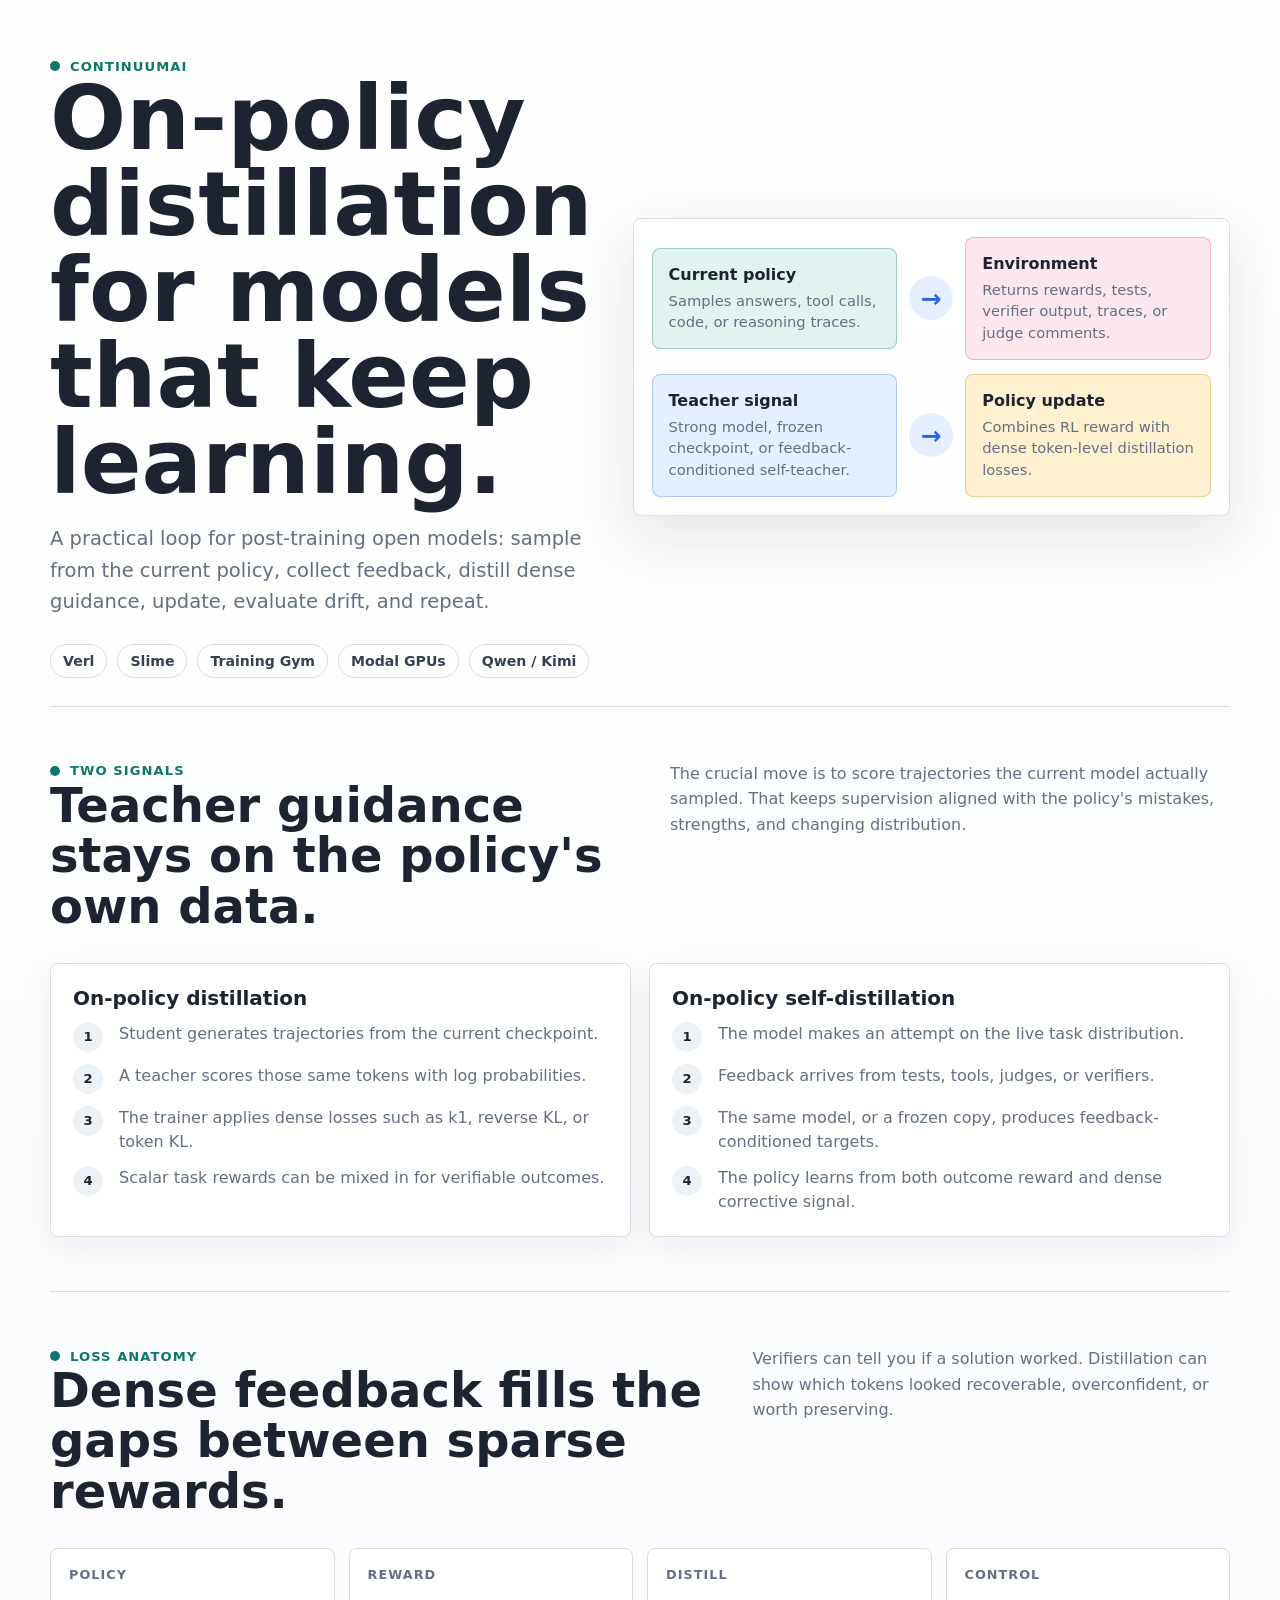
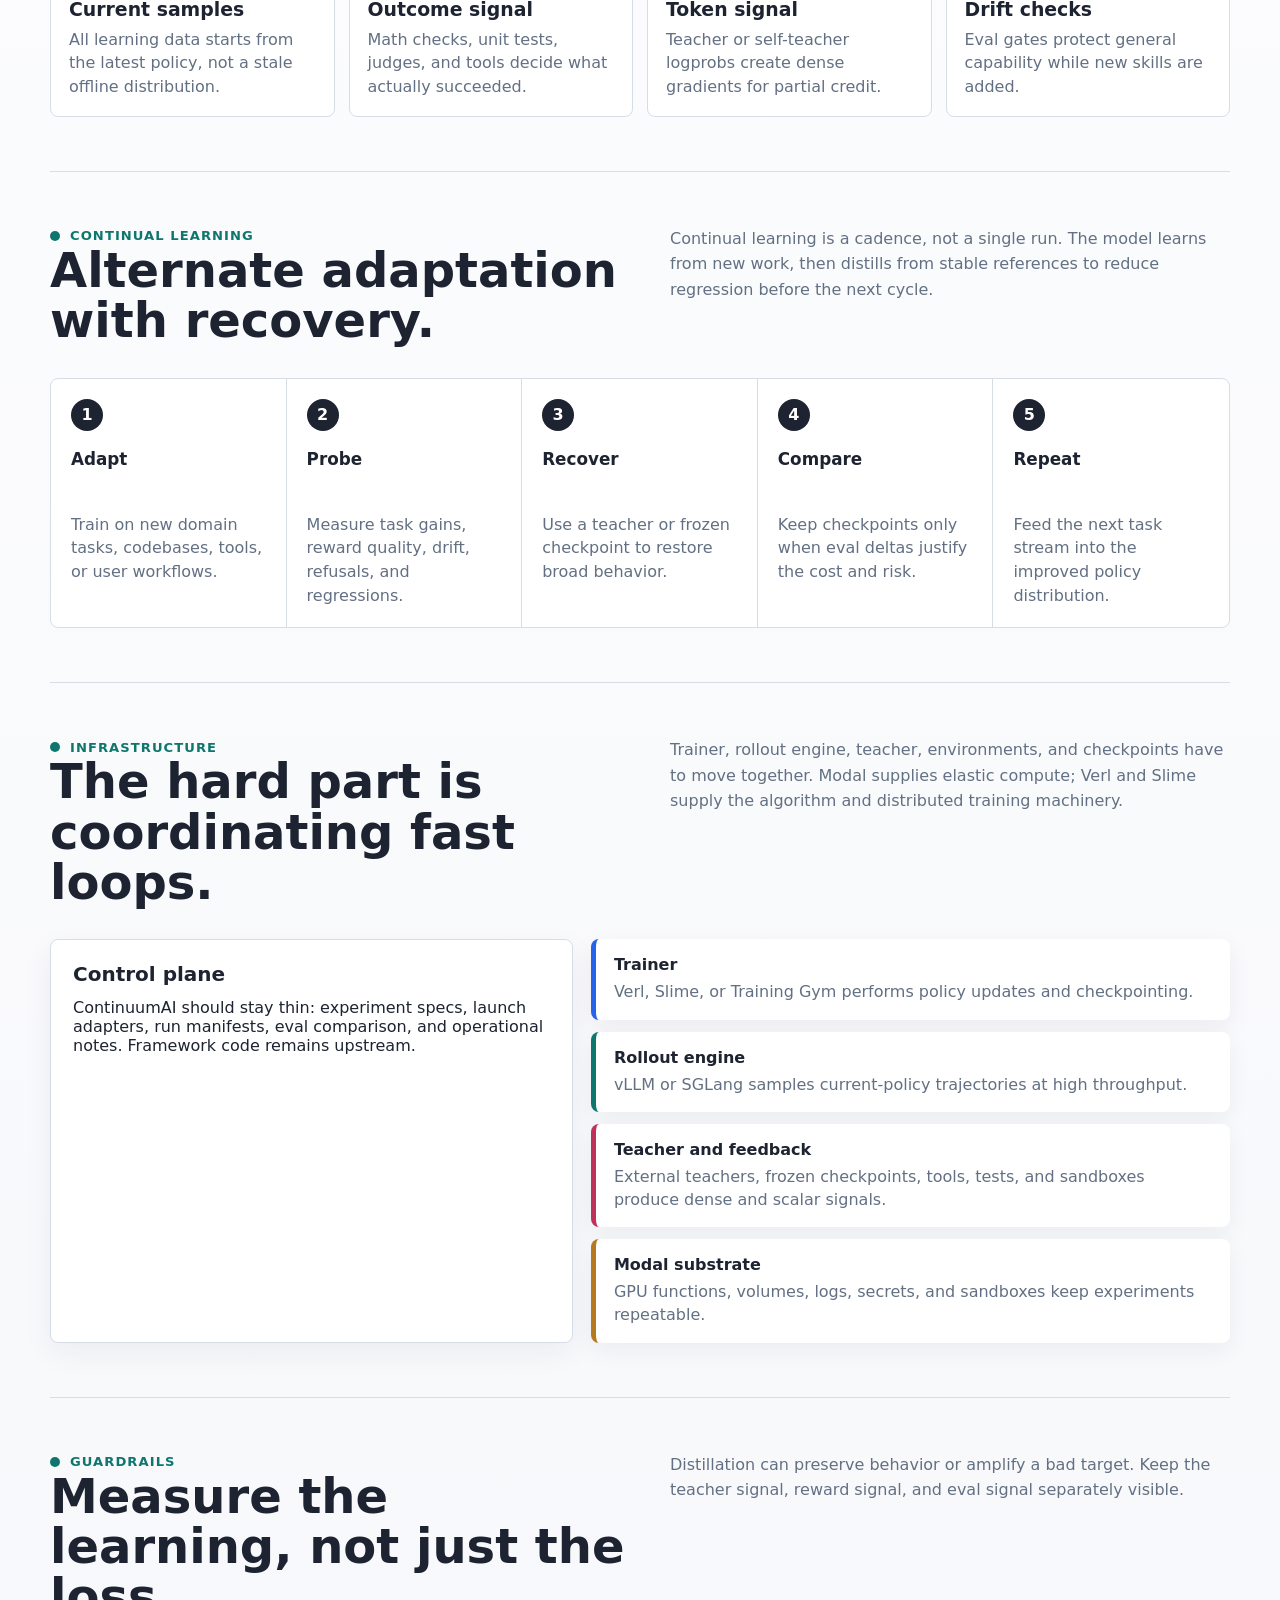
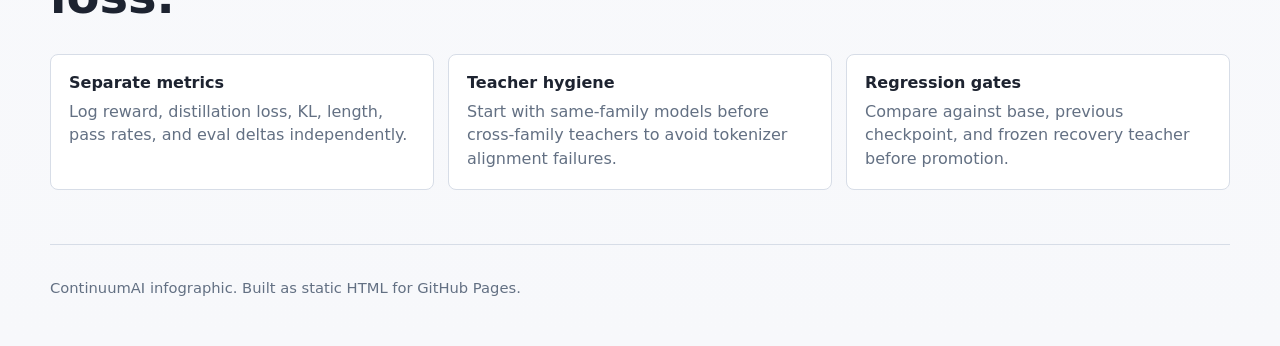
==== docs/index.html @ 375d83d4 "wip" ====
<!doctype html>
<html lang="en">
  <head>
    <meta charset="utf-8" />
    <meta name="viewport" content="width=device-width, initial-scale=1" />
    <title>ContinuumAI: On-Policy Distillation for Continual Learning</title>
    <meta
      name="description"
      content="An infographic explaining on-policy distillation, on-policy self-distillation, and continual learning loops for open model post-training."
    />
    <style>
      :root {
        color-scheme: light;
        --ink: #1d2330;
        --muted: #637083;
        --line: #d7dde7;
        --paper: #f7f8fb;
        --panel: #ffffff;
        --soft: #edf2f7;
        --teal: #0f766e;
        --teal-soft: #dff4f1;
        --blue: #2563eb;
        --blue-soft: #e6efff;
        --rose: #be3158;
        --rose-soft: #fde7ee;
        --amber: #b7791f;
        --amber-soft: #fff1cf;
        --green: #2f7d32;
        --green-soft: #e4f4df;
        --shadow: 0 18px 60px rgba(30, 41, 59, 0.12);
        font-family:
          Inter, ui-sans-serif, system-ui, -apple-system, BlinkMacSystemFont,
          "Segoe UI", sans-serif;
      }

      * {
        box-sizing: border-box;
      }

      body {
        margin: 0;
        color: var(--ink);
        background:
          linear-gradient(180deg, rgba(255, 255, 255, 0.92), rgba(247, 248, 251, 0.98)),
          var(--paper);
      }

      main {
        width: min(1180px, calc(100% - 32px));
        margin: 0 auto;
      }

      .hero {
        min-height: 68vh;
        display: grid;
        align-items: center;
        padding: 56px 0 28px;
        border-bottom: 1px solid var(--line);
      }

      .hero-grid {
        display: grid;
        grid-template-columns: minmax(0, 0.95fr) minmax(360px, 1.05fr);
        gap: 42px;
        align-items: center;
      }

      .eyebrow {
        display: inline-flex;
        align-items: center;
        gap: 10px;
        color: var(--teal);
        font-size: 0.82rem;
        font-weight: 800;
        letter-spacing: 0.08em;
        text-transform: uppercase;
      }

      .eyebrow::before {
        content: "";
        width: 10px;
        height: 10px;
        border-radius: 999px;
        background: var(--teal);
      }

      h1,
      h2,
      h3,
      p {
        margin-top: 0;
      }

      h1 {
        max-width: 780px;
        margin-bottom: 18px;
        font-size: 5.6rem;
        line-height: 0.96;
        letter-spacing: 0;
      }

      .lede {
        max-width: 720px;
        margin-bottom: 26px;
        color: var(--muted);
        font-size: 1.22rem;
        line-height: 1.62;
      }

      .tag-row {
        display: flex;
        flex-wrap: wrap;
        gap: 10px;
      }

      .tag {
        border: 1px solid var(--line);
        border-radius: 999px;
        background: rgba(255, 255, 255, 0.74);
        padding: 8px 12px;
        color: #344054;
        font-size: 0.88rem;
        font-weight: 700;
      }

      .system-map {
        position: relative;
        display: grid;
        gap: 14px;
        padding: 18px;
        border: 1px solid var(--line);
        border-radius: 8px;
        background: rgba(255, 255, 255, 0.82);
        box-shadow: var(--shadow);
      }

      .map-row {
        display: grid;
        grid-template-columns: 1fr 44px 1fr;
        gap: 12px;
        align-items: center;
      }

      .node {
        min-height: 98px;
        border: 1px solid var(--line);
        border-radius: 8px;
        background: var(--panel);
        padding: 16px;
      }

      .node strong {
        display: block;
        margin-bottom: 6px;
        font-size: 1rem;
      }

      .node span {
        color: var(--muted);
        font-size: 0.92rem;
        line-height: 1.45;
      }

      .arrow {
        display: grid;
        place-items: center;
        width: 44px;
        height: 44px;
        border-radius: 999px;
        color: var(--blue);
        background: var(--blue-soft);
        font-size: 1.55rem;
        font-weight: 900;
      }

      .node.policy {
        border-color: rgba(15, 118, 110, 0.32);
        background: var(--teal-soft);
      }

      .node.teacher {
        border-color: rgba(37, 99, 235, 0.28);
        background: var(--blue-soft);
      }

      .node.feedback {
        border-color: rgba(190, 49, 88, 0.28);
        background: var(--rose-soft);
      }

      .node.update {
        border-color: rgba(183, 121, 31, 0.3);
        background: var(--amber-soft);
      }

      section {
        padding: 54px 0;
        border-bottom: 1px solid var(--line);
      }

      .section-head {
        display: flex;
        justify-content: space-between;
        gap: 28px;
        margin-bottom: 24px;
      }

      h2 {
        margin-bottom: 8px;
        font-size: 3rem;
        line-height: 1.05;
        letter-spacing: 0;
      }

      .section-head p {
        max-width: 560px;
        color: var(--muted);
        line-height: 1.6;
      }

      .compare {
        display: grid;
        grid-template-columns: repeat(2, minmax(0, 1fr));
        gap: 18px;
      }

      .panel {
        border: 1px solid var(--line);
        border-radius: 8px;
        background: var(--panel);
        padding: 22px;
        box-shadow: 0 10px 30px rgba(30, 41, 59, 0.06);
      }

      .panel h3 {
        margin-bottom: 12px;
        font-size: 1.25rem;
      }

      .step-list {
        display: grid;
        gap: 12px;
        margin: 0;
        padding: 0;
        list-style: none;
      }

      .step-list li {
        display: grid;
        grid-template-columns: 34px 1fr;
        gap: 12px;
        align-items: start;
        color: var(--muted);
        line-height: 1.5;
      }

      .num {
        display: grid;
        place-items: center;
        width: 30px;
        height: 30px;
        border-radius: 999px;
        background: var(--soft);
        color: var(--ink);
        font-weight: 800;
        font-size: 0.82rem;
      }

      .loss-strip {
        display: grid;
        grid-template-columns: repeat(4, minmax(0, 1fr));
        gap: 14px;
      }

      .metric {
        min-height: 152px;
        border-radius: 8px;
        padding: 18px;
        border: 1px solid var(--line);
        background: var(--panel);
      }

      .metric .label {
        display: block;
        margin-bottom: 16px;
        color: var(--muted);
        font-size: 0.8rem;
        font-weight: 800;
        text-transform: uppercase;
        letter-spacing: 0.08em;
      }

      .metric strong {
        display: block;
        margin-bottom: 8px;
        font-size: 1.18rem;
      }

      .metric p {
        margin: 0;
        color: var(--muted);
        line-height: 1.45;
      }

      .timeline {
        display: grid;
        grid-template-columns: repeat(5, minmax(0, 1fr));
        gap: 0;
        border: 1px solid var(--line);
        border-radius: 8px;
        overflow: hidden;
        background: var(--panel);
      }

      .phase {
        min-height: 220px;
        padding: 20px;
        border-right: 1px solid var(--line);
      }

      .phase:last-child {
        border-right: 0;
      }

      .phase b {
        display: inline-grid;
        place-items: center;
        width: 32px;
        height: 32px;
        margin-bottom: 18px;
        border-radius: 999px;
        color: var(--panel);
        background: var(--ink);
      }

      .phase h3 {
        min-height: 54px;
        margin-bottom: 10px;
        font-size: 1.05rem;
      }

      .phase p {
        margin: 0;
        color: var(--muted);
        line-height: 1.48;
      }

      .stack {
        display: grid;
        grid-template-columns: 0.9fr 1.1fr;
        gap: 18px;
      }

      .rail {
        display: grid;
        gap: 12px;
      }

      .rail-item {
        border-left: 5px solid var(--blue);
        border-radius: 8px;
        background: var(--panel);
        padding: 16px 18px;
        box-shadow: 0 8px 24px rgba(30, 41, 59, 0.06);
      }

      .rail-item:nth-child(2) {
        border-left-color: var(--teal);
      }

      .rail-item:nth-child(3) {
        border-left-color: var(--rose);
      }

      .rail-item:nth-child(4) {
        border-left-color: var(--amber);
      }

      .rail-item strong {
        display: block;
        margin-bottom: 6px;
      }

      .rail-item span {
        color: var(--muted);
        line-height: 1.45;
      }

      .guardrails {
        display: grid;
        grid-template-columns: repeat(3, minmax(0, 1fr));
        gap: 14px;
      }

      .guard {
        border: 1px solid var(--line);
        border-radius: 8px;
        background: var(--panel);
        padding: 18px;
      }

      .guard strong {
        display: block;
        margin-bottom: 8px;
      }

      .guard p {
        margin: 0;
        color: var(--muted);
        line-height: 1.48;
      }

      footer {
        padding: 34px 0 50px;
        color: var(--muted);
        font-size: 0.92rem;
      }

      @media (max-width: 900px) {
        main {
          width: min(100% - 24px, 720px);
        }

        .hero {
          min-height: auto;
          padding-top: 38px;
        }

        .hero-grid,
        .compare,
        .stack,
        .section-head {
          grid-template-columns: 1fr;
        }

        .section-head {
          display: grid;
        }

        h1 {
          font-size: 3.7rem;
        }

        h2 {
          font-size: 2.3rem;
        }

        .lede {
          font-size: 1.1rem;
        }

        .loss-strip,
        .guardrails {
          grid-template-columns: repeat(2, minmax(0, 1fr));
        }

        .timeline {
          grid-template-columns: 1fr;
        }

        .phase {
          min-height: auto;
          border-right: 0;
          border-bottom: 1px solid var(--line);
        }

        .phase:last-child {
          border-bottom: 0;
        }
      }

      @media (max-width: 560px) {
        h1 {
          font-size: 2.6rem;
        }

        h2 {
          font-size: 1.9rem;
        }

        .map-row {
          grid-template-columns: 1fr;
        }

        .arrow {
          transform: rotate(90deg);
        }

        .loss-strip,
        .guardrails {
          grid-template-columns: 1fr;
        }
      }
    </style>
  </head>
  <body>
    <main>
      <header class="hero">
        <div class="hero-grid">
          <div>
            <div class="eyebrow">ContinuumAI</div>
            <h1>On-policy distillation for models that keep learning.</h1>
            <p class="lede">
              A practical loop for post-training open models: sample from the
              current policy, collect feedback, distill dense guidance, update,
              evaluate drift, and repeat.
            </p>
            <div class="tag-row" aria-label="Key technologies">
              <span class="tag">Verl</span>
              <span class="tag">Slime</span>
              <span class="tag">Training Gym</span>
              <span class="tag">Modal GPUs</span>
              <span class="tag">Qwen / Kimi</span>
            </div>
          </div>

          <div class="system-map" aria-label="On-policy learning loop diagram">
            <div class="map-row">
              <div class="node policy">
                <strong>Current policy</strong>
                <span>Samples answers, tool calls, code, or reasoning traces.</span>
              </div>
              <div class="arrow">→</div>
              <div class="node feedback">
                <strong>Environment</strong>
                <span>Returns rewards, tests, verifier output, traces, or judge comments.</span>
              </div>
            </div>
            <div class="map-row">
              <div class="node teacher">
                <strong>Teacher signal</strong>
                <span>Strong model, frozen checkpoint, or feedback-conditioned self-teacher.</span>
              </div>
              <div class="arrow">→</div>
              <div class="node update">
                <strong>Policy update</strong>
                <span>Combines RL reward with dense token-level distillation losses.</span>
              </div>
            </div>
          </div>
        </div>
      </header>

      <section>
        <div class="section-head">
          <div>
            <div class="eyebrow">Two Signals</div>
            <h2>Teacher guidance stays on the policy's own data.</h2>
          </div>
          <p>
            The crucial move is to score trajectories the current model actually
            sampled. That keeps supervision aligned with the policy's mistakes,
            strengths, and changing distribution.
          </p>
        </div>

        <div class="compare">
          <article class="panel">
            <h3>On-policy distillation</h3>
            <ol class="step-list">
              <li><span class="num">1</span><span>Student generates trajectories from the current checkpoint.</span></li>
              <li><span class="num">2</span><span>A teacher scores those same tokens with log probabilities.</span></li>
              <li><span class="num">3</span><span>The trainer applies dense losses such as k1, reverse KL, or token KL.</span></li>
              <li><span class="num">4</span><span>Scalar task rewards can be mixed in for verifiable outcomes.</span></li>
            </ol>
          </article>

          <article class="panel">
            <h3>On-policy self-distillation</h3>
            <ol class="step-list">
              <li><span class="num">1</span><span>The model makes an attempt on the live task distribution.</span></li>
              <li><span class="num">2</span><span>Feedback arrives from tests, tools, judges, or verifiers.</span></li>
              <li><span class="num">3</span><span>The same model, or a frozen copy, produces feedback-conditioned targets.</span></li>
              <li><span class="num">4</span><span>The policy learns from both outcome reward and dense corrective signal.</span></li>
            </ol>
          </article>
        </div>
      </section>

      <section>
        <div class="section-head">
          <div>
            <div class="eyebrow">Loss Anatomy</div>
            <h2>Dense feedback fills the gaps between sparse rewards.</h2>
          </div>
          <p>
            Verifiers can tell you if a solution worked. Distillation can show
            which tokens looked recoverable, overconfident, or worth preserving.
          </p>
        </div>

        <div class="loss-strip">
          <article class="metric">
            <span class="label">Policy</span>
            <strong>Current samples</strong>
            <p>All learning data starts from the latest policy, not a stale offline distribution.</p>
          </article>
          <article class="metric">
            <span class="label">Reward</span>
            <strong>Outcome signal</strong>
            <p>Math checks, unit tests, judges, and tools decide what actually succeeded.</p>
          </article>
          <article class="metric">
            <span class="label">Distill</span>
            <strong>Token signal</strong>
            <p>Teacher or self-teacher logprobs create dense gradients for partial credit.</p>
          </article>
          <article class="metric">
            <span class="label">Control</span>
            <strong>Drift checks</strong>
            <p>Eval gates protect general capability while new skills are added.</p>
          </article>
        </div>
      </section>

      <section>
        <div class="section-head">
          <div>
            <div class="eyebrow">Continual Learning</div>
            <h2>Alternate adaptation with recovery.</h2>
          </div>
          <p>
            Continual learning is a cadence, not a single run. The model learns
            from new work, then distills from stable references to reduce
            regression before the next cycle.
          </p>
        </div>

        <div class="timeline" aria-label="Continual learning phases">
          <article class="phase">
            <b>1</b>
            <h3>Adapt</h3>
            <p>Train on new domain tasks, codebases, tools, or user workflows.</p>
          </article>
          <article class="phase">
            <b>2</b>
            <h3>Probe</h3>
            <p>Measure task gains, reward quality, drift, refusals, and regressions.</p>
          </article>
          <article class="phase">
            <b>3</b>
            <h3>Recover</h3>
            <p>Use a teacher or frozen checkpoint to restore broad behavior.</p>
          </article>
          <article class="phase">
            <b>4</b>
            <h3>Compare</h3>
            <p>Keep checkpoints only when eval deltas justify the cost and risk.</p>
          </article>
          <article class="phase">
            <b>5</b>
            <h3>Repeat</h3>
            <p>Feed the next task stream into the improved policy distribution.</p>
          </article>
        </div>
      </section>

      <section>
        <div class="section-head">
          <div>
            <div class="eyebrow">Infrastructure</div>
            <h2>The hard part is coordinating fast loops.</h2>
          </div>
          <p>
            Trainer, rollout engine, teacher, environments, and checkpoints have
            to move together. Modal supplies elastic compute; Verl and Slime
            supply the algorithm and distributed training machinery.
          </p>
        </div>

        <div class="stack">
          <div class="panel">
            <h3>Control plane</h3>
            <p>
              ContinuumAI should stay thin: experiment specs, launch adapters,
              run manifests, eval comparison, and operational notes. Framework
              code remains upstream.
            </p>
          </div>

          <div class="rail">
            <div class="rail-item">
              <strong>Trainer</strong>
              <span>Verl, Slime, or Training Gym performs policy updates and checkpointing.</span>
            </div>
            <div class="rail-item">
              <strong>Rollout engine</strong>
              <span>vLLM or SGLang samples current-policy trajectories at high throughput.</span>
            </div>
            <div class="rail-item">
              <strong>Teacher and feedback</strong>
              <span>External teachers, frozen checkpoints, tools, tests, and sandboxes produce dense and scalar signals.</span>
            </div>
            <div class="rail-item">
              <strong>Modal substrate</strong>
              <span>GPU functions, volumes, logs, secrets, and sandboxes keep experiments repeatable.</span>
            </div>
          </div>
        </div>
      </section>

      <section>
        <div class="section-head">
          <div>
            <div class="eyebrow">Guardrails</div>
            <h2>Measure the learning, not just the loss.</h2>
          </div>
          <p>
            Distillation can preserve behavior or amplify a bad target. Keep the
            teacher signal, reward signal, and eval signal separately visible.
          </p>
        </div>

        <div class="guardrails">
          <article class="guard">
            <strong>Separate metrics</strong>
            <p>Log reward, distillation loss, KL, length, pass rates, and eval deltas independently.</p>
          </article>
          <article class="guard">
            <strong>Teacher hygiene</strong>
            <p>Start with same-family models before cross-family teachers to avoid tokenizer alignment failures.</p>
          </article>
          <article class="guard">
            <strong>Regression gates</strong>
            <p>Compare against base, previous checkpoint, and frozen recovery teacher before promotion.</p>
          </article>
        </div>
      </section>

      <footer>
        ContinuumAI infographic. Built as static HTML for GitHub Pages.
      </footer>
    </main>
  </body>
</html>
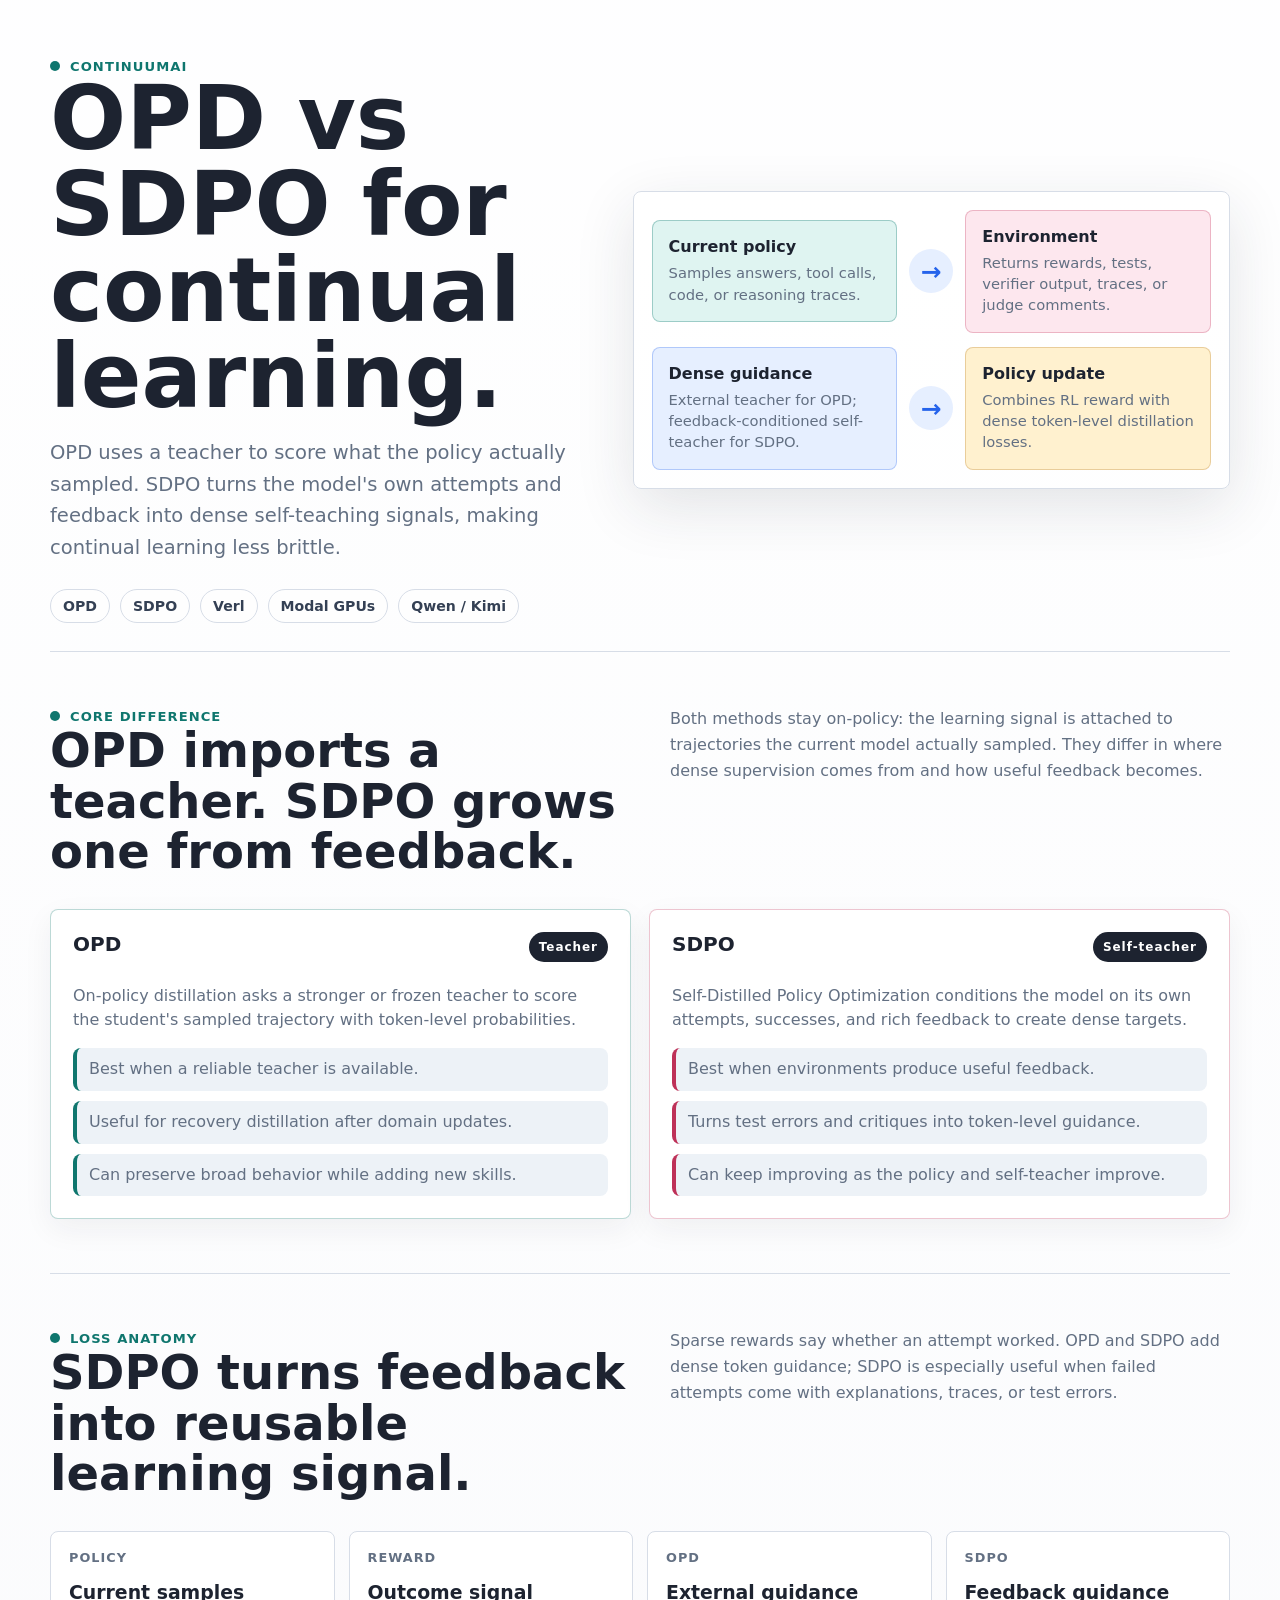
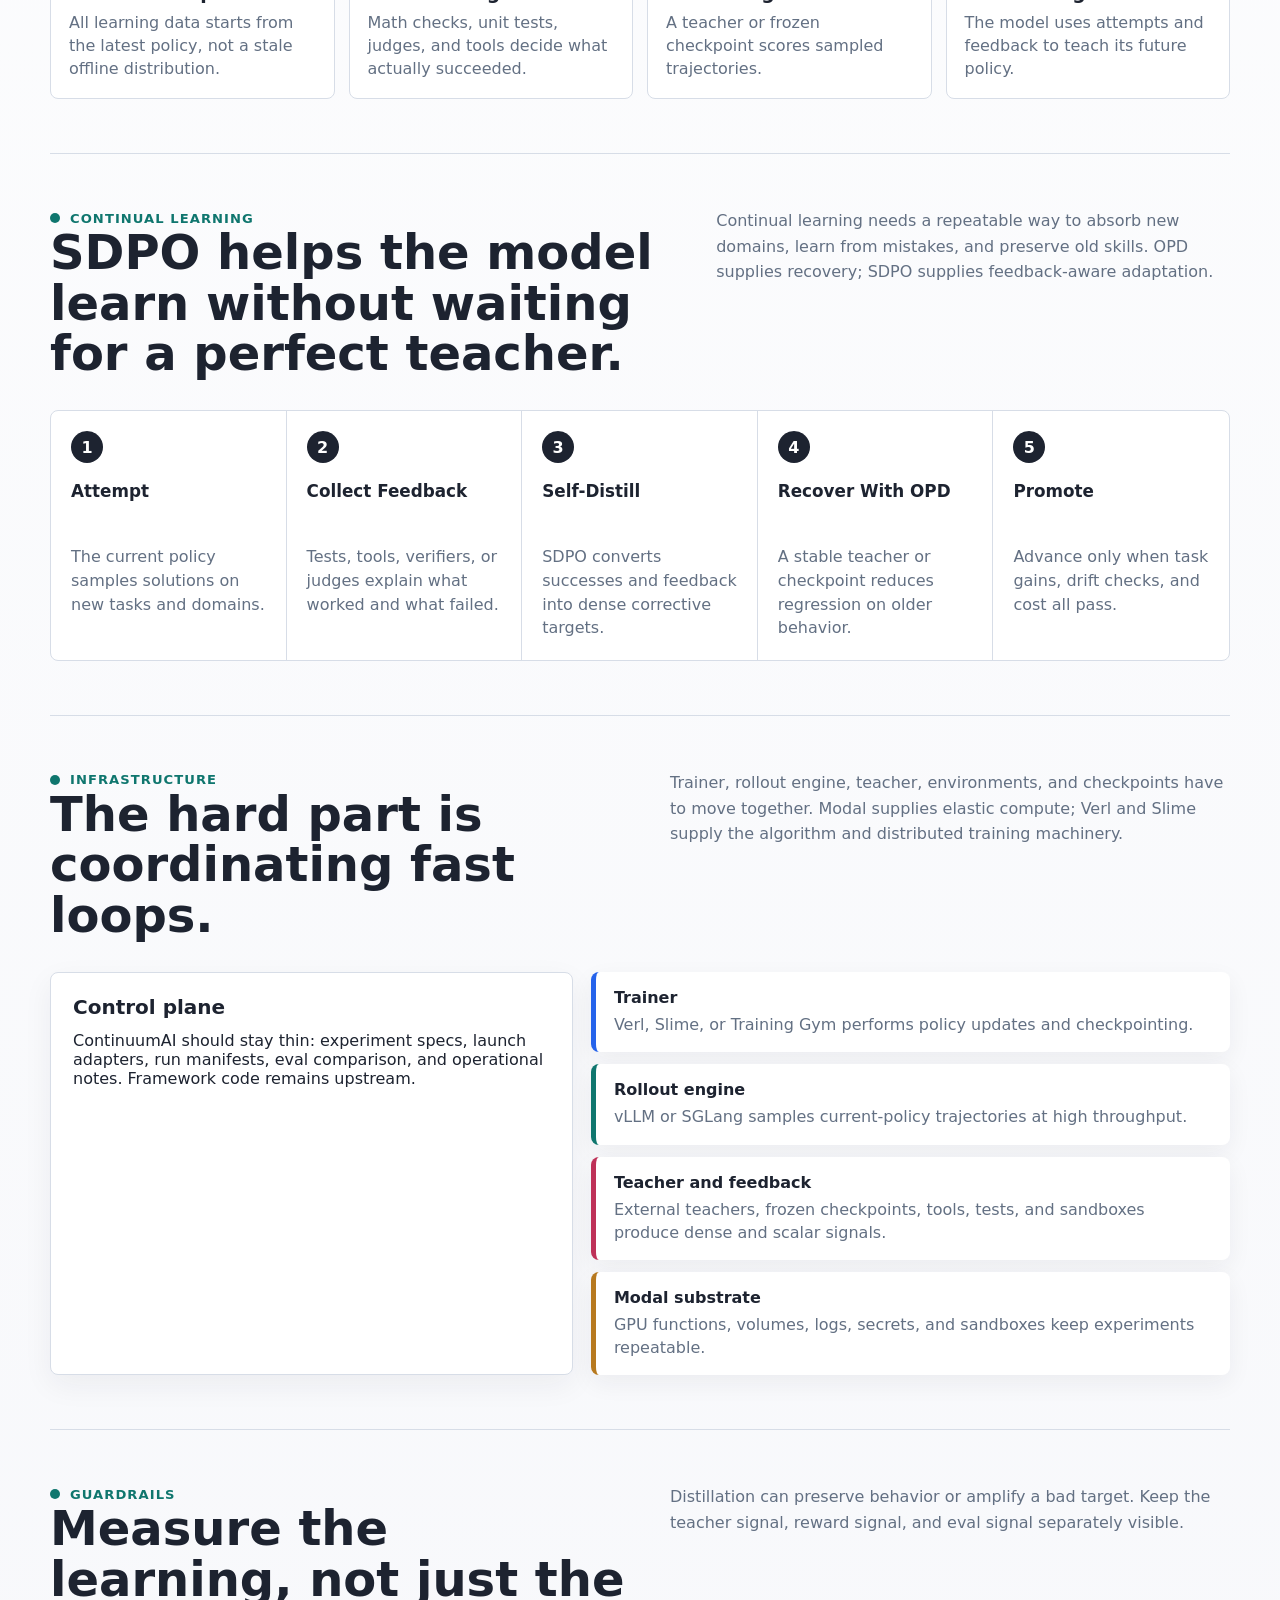
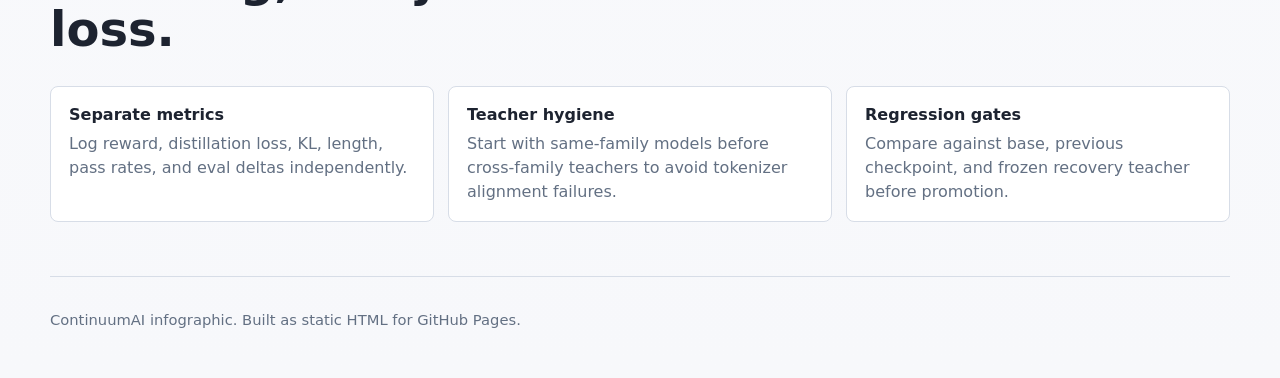
==== commit 9ee92281: "sdpo" ====
--- a/docs/index.html
+++ b/docs/index.html
@@ -3,10 +3,10 @@
   <head>
     <meta charset="utf-8" />
     <meta name="viewport" content="width=device-width, initial-scale=1" />
-    <title>ContinuumAI: On-Policy Distillation for Continual Learning</title>
+    <title>ContinuumAI: OPD vs SDPO for Continual Learning</title>
     <meta
       name="description"
-      content="An infographic explaining on-policy distillation, on-policy self-distillation, and continual learning loops for open model post-training."
+      content="An infographic comparing on-policy distillation and Self-Distilled Policy Optimization for continual learning with open models."
     />
     <style>
       :root {
@@ -224,6 +224,66 @@
         gap: 18px;
       }
 
+      .method-card {
+        display: grid;
+        gap: 16px;
+      }
+
+      .method-top {
+        display: flex;
+        justify-content: space-between;
+        gap: 14px;
+        align-items: start;
+      }
+
+      .badge {
+        display: inline-flex;
+        align-items: center;
+        min-height: 30px;
+        border-radius: 999px;
+        padding: 6px 10px;
+        color: var(--panel);
+        background: var(--ink);
+        font-size: 0.75rem;
+        font-weight: 900;
+        letter-spacing: 0.08em;
+      }
+
+      .method-card p {
+        margin: 0;
+        color: var(--muted);
+        line-height: 1.52;
+      }
+
+      .signal-list {
+        display: grid;
+        gap: 10px;
+        margin: 0;
+        padding: 0;
+        list-style: none;
+      }
+
+      .signal-list li {
+        border-left: 4px solid var(--teal);
+        border-radius: 8px;
+        background: var(--soft);
+        padding: 10px 12px;
+        color: var(--muted);
+        line-height: 1.42;
+      }
+
+      .method-card.sdpo .signal-list li {
+        border-left-color: var(--rose);
+      }
+
+      .method-card.sdpo {
+        border-color: rgba(190, 49, 88, 0.28);
+      }
+
+      .method-card.opd {
+        border-color: rgba(15, 118, 110, 0.28);
+      }
+
       .panel {
         border: 1px solid var(--line);
         border-radius: 8px;
@@ -499,16 +559,16 @@
         <div class="hero-grid">
           <div>
             <div class="eyebrow">ContinuumAI</div>
-            <h1>On-policy distillation for models that keep learning.</h1>
+            <h1>OPD vs SDPO for continual learning.</h1>
             <p class="lede">
-              A practical loop for post-training open models: sample from the
-              current policy, collect feedback, distill dense guidance, update,
-              evaluate drift, and repeat.
+              OPD uses a teacher to score what the policy actually sampled.
+              SDPO turns the model's own attempts and feedback into dense
+              self-teaching signals, making continual learning less brittle.
             </p>
             <div class="tag-row" aria-label="Key technologies">
+              <span class="tag">OPD</span>
+              <span class="tag">SDPO</span>
               <span class="tag">Verl</span>
-              <span class="tag">Slime</span>
-              <span class="tag">Training Gym</span>
               <span class="tag">Modal GPUs</span>
               <span class="tag">Qwen / Kimi</span>
             </div>
@@ -528,8 +588,8 @@
             </div>
             <div class="map-row">
               <div class="node teacher">
-                <strong>Teacher signal</strong>
-                <span>Strong model, frozen checkpoint, or feedback-conditioned self-teacher.</span>
+                <strong>Dense guidance</strong>
+                <span>External teacher for OPD; feedback-conditioned self-teacher for SDPO.</span>
               </div>
               <div class="arrow">→</div>
               <div class="node update">
@@ -544,35 +604,47 @@
       <section>
         <div class="section-head">
           <div>
-            <div class="eyebrow">Two Signals</div>
-            <h2>Teacher guidance stays on the policy's own data.</h2>
+            <div class="eyebrow">Core Difference</div>
+            <h2>OPD imports a teacher. SDPO grows one from feedback.</h2>
           </div>
           <p>
-            The crucial move is to score trajectories the current model actually
-            sampled. That keeps supervision aligned with the policy's mistakes,
-            strengths, and changing distribution.
+            Both methods stay on-policy: the learning signal is attached to
+            trajectories the current model actually sampled. They differ in
+            where dense supervision comes from and how useful feedback becomes.
           </p>
         </div>
 
         <div class="compare">
-          <article class="panel">
-            <h3>On-policy distillation</h3>
-            <ol class="step-list">
-              <li><span class="num">1</span><span>Student generates trajectories from the current checkpoint.</span></li>
-              <li><span class="num">2</span><span>A teacher scores those same tokens with log probabilities.</span></li>
-              <li><span class="num">3</span><span>The trainer applies dense losses such as k1, reverse KL, or token KL.</span></li>
-              <li><span class="num">4</span><span>Scalar task rewards can be mixed in for verifiable outcomes.</span></li>
-            </ol>
-          </article>
-
-          <article class="panel">
-            <h3>On-policy self-distillation</h3>
-            <ol class="step-list">
-              <li><span class="num">1</span><span>The model makes an attempt on the live task distribution.</span></li>
-              <li><span class="num">2</span><span>Feedback arrives from tests, tools, judges, or verifiers.</span></li>
-              <li><span class="num">3</span><span>The same model, or a frozen copy, produces feedback-conditioned targets.</span></li>
-              <li><span class="num">4</span><span>The policy learns from both outcome reward and dense corrective signal.</span></li>
-            </ol>
+          <article class="panel method-card opd">
+            <div class="method-top">
+              <h3>OPD</h3>
+              <span class="badge">Teacher</span>
+            </div>
+            <p>
+              On-policy distillation asks a stronger or frozen teacher to score
+              the student's sampled trajectory with token-level probabilities.
+            </p>
+            <ul class="signal-list">
+              <li>Best when a reliable teacher is available.</li>
+              <li>Useful for recovery distillation after domain updates.</li>
+              <li>Can preserve broad behavior while adding new skills.</li>
+            </ul>
+          </article>
+
+          <article class="panel method-card sdpo">
+            <div class="method-top">
+              <h3>SDPO</h3>
+              <span class="badge">Self-teacher</span>
+            </div>
+            <p>
+              Self-Distilled Policy Optimization conditions the model on its
+              own attempts, successes, and rich feedback to create dense targets.
+            </p>
+            <ul class="signal-list">
+              <li>Best when environments produce useful feedback.</li>
+              <li>Turns test errors and critiques into token-level guidance.</li>
+              <li>Can keep improving as the policy and self-teacher improve.</li>
+            </ul>
           </article>
         </div>
       </section>
@@ -581,11 +653,12 @@
         <div class="section-head">
           <div>
             <div class="eyebrow">Loss Anatomy</div>
-            <h2>Dense feedback fills the gaps between sparse rewards.</h2>
+            <h2>SDPO turns feedback into reusable learning signal.</h2>
           </div>
           <p>
-            Verifiers can tell you if a solution worked. Distillation can show
-            which tokens looked recoverable, overconfident, or worth preserving.
+            Sparse rewards say whether an attempt worked. OPD and SDPO add
+            dense token guidance; SDPO is especially useful when failed attempts
+            come with explanations, traces, or test errors.
           </p>
         </div>
 
@@ -601,14 +674,14 @@
             <p>Math checks, unit tests, judges, and tools decide what actually succeeded.</p>
           </article>
           <article class="metric">
-            <span class="label">Distill</span>
-            <strong>Token signal</strong>
-            <p>Teacher or self-teacher logprobs create dense gradients for partial credit.</p>
+            <span class="label">OPD</span>
+            <strong>External guidance</strong>
+            <p>A teacher or frozen checkpoint scores sampled trajectories.</p>
           </article>
           <article class="metric">
-            <span class="label">Control</span>
-            <strong>Drift checks</strong>
-            <p>Eval gates protect general capability while new skills are added.</p>
+            <span class="label">SDPO</span>
+            <strong>Feedback guidance</strong>
+            <p>The model uses attempts and feedback to teach its future policy.</p>
           </article>
         </div>
       </section>
@@ -617,40 +690,40 @@
         <div class="section-head">
           <div>
             <div class="eyebrow">Continual Learning</div>
-            <h2>Alternate adaptation with recovery.</h2>
+            <h2>SDPO helps the model learn without waiting for a perfect teacher.</h2>
           </div>
           <p>
-            Continual learning is a cadence, not a single run. The model learns
-            from new work, then distills from stable references to reduce
-            regression before the next cycle.
+            Continual learning needs a repeatable way to absorb new domains,
+            learn from mistakes, and preserve old skills. OPD supplies recovery;
+            SDPO supplies feedback-aware adaptation.
           </p>
         </div>
 
         <div class="timeline" aria-label="Continual learning phases">
           <article class="phase">
             <b>1</b>
-            <h3>Adapt</h3>
-            <p>Train on new domain tasks, codebases, tools, or user workflows.</p>
+            <h3>Attempt</h3>
+            <p>The current policy samples solutions on new tasks and domains.</p>
           </article>
           <article class="phase">
             <b>2</b>
-            <h3>Probe</h3>
-            <p>Measure task gains, reward quality, drift, refusals, and regressions.</p>
+            <h3>Collect Feedback</h3>
+            <p>Tests, tools, verifiers, or judges explain what worked and what failed.</p>
           </article>
           <article class="phase">
             <b>3</b>
-            <h3>Recover</h3>
-            <p>Use a teacher or frozen checkpoint to restore broad behavior.</p>
+            <h3>Self-Distill</h3>
+            <p>SDPO converts successes and feedback into dense corrective targets.</p>
           </article>
           <article class="phase">
             <b>4</b>
-            <h3>Compare</h3>
-            <p>Keep checkpoints only when eval deltas justify the cost and risk.</p>
+            <h3>Recover With OPD</h3>
+            <p>A stable teacher or checkpoint reduces regression on older behavior.</p>
           </article>
           <article class="phase">
             <b>5</b>
-            <h3>Repeat</h3>
-            <p>Feed the next task stream into the improved policy distribution.</p>
+            <h3>Promote</h3>
+            <p>Advance only when task gains, drift checks, and cost all pass.</p>
           </article>
         </div>
       </section>
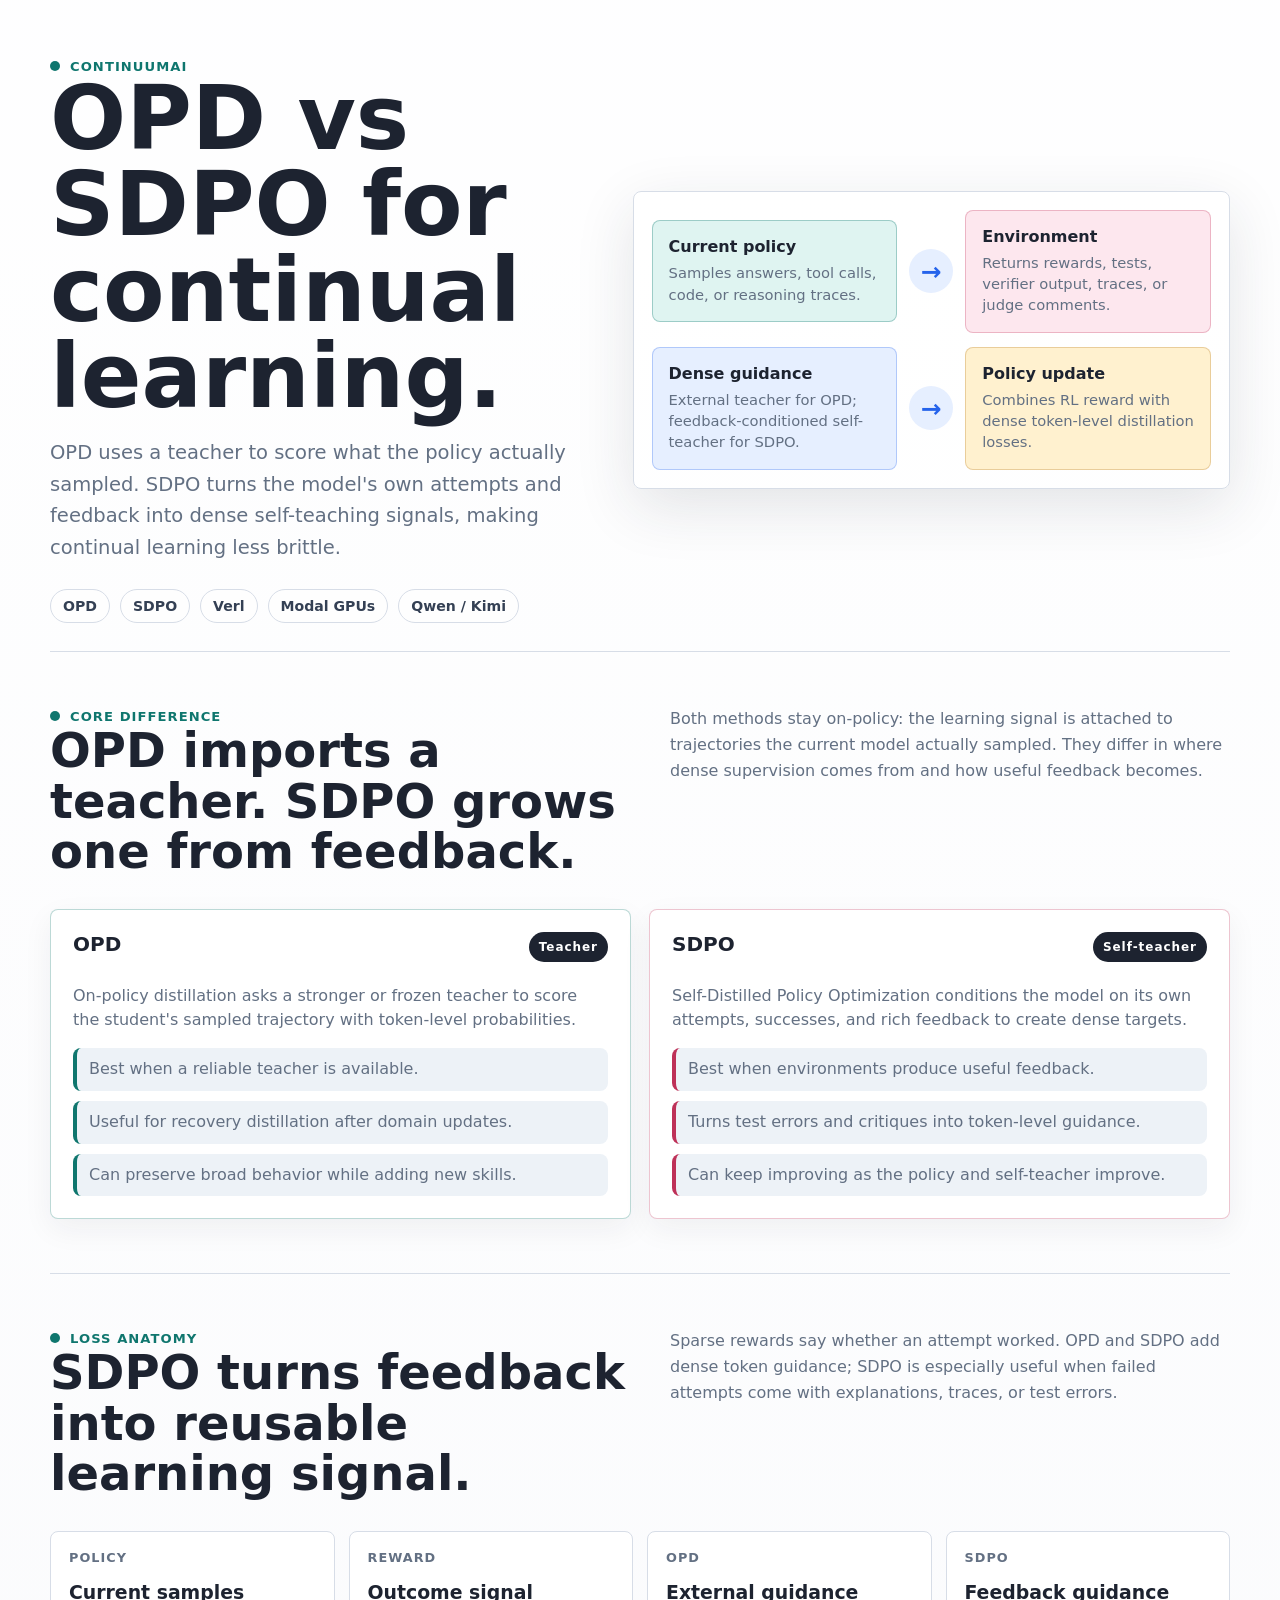
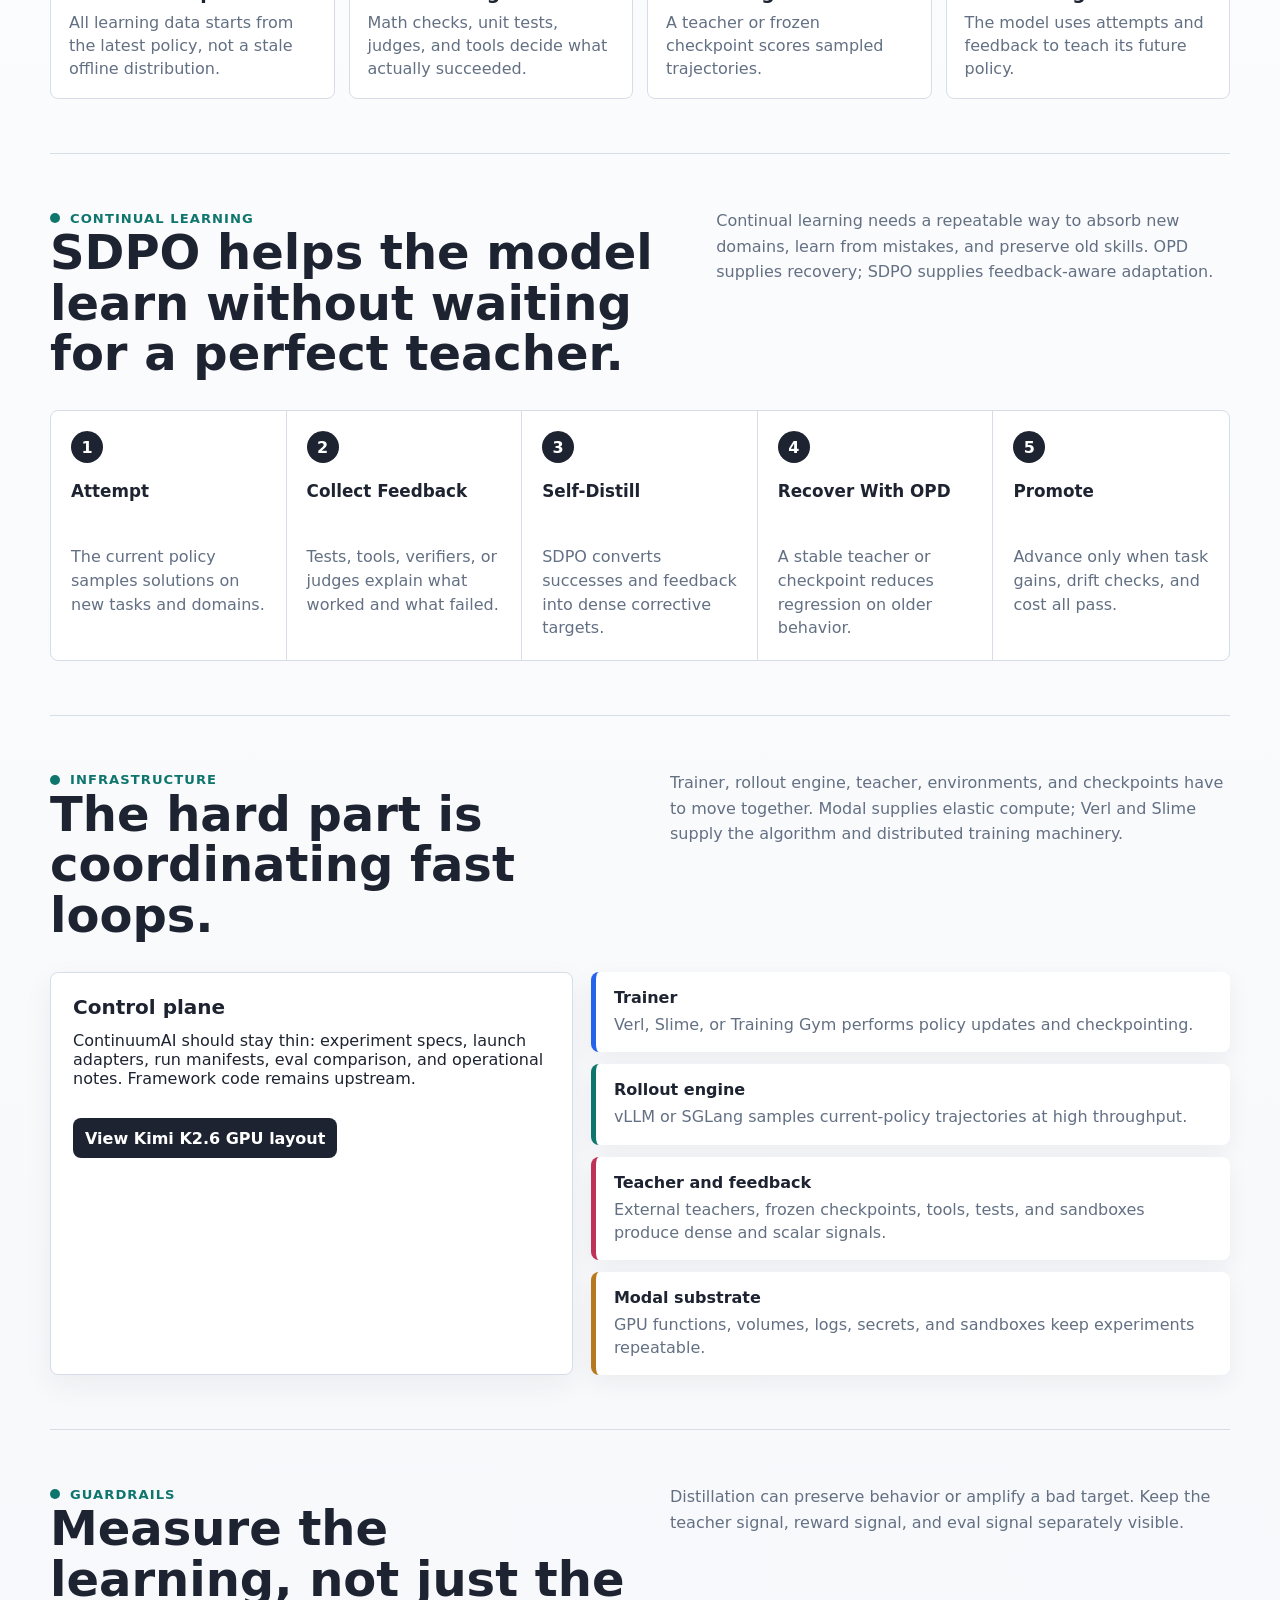
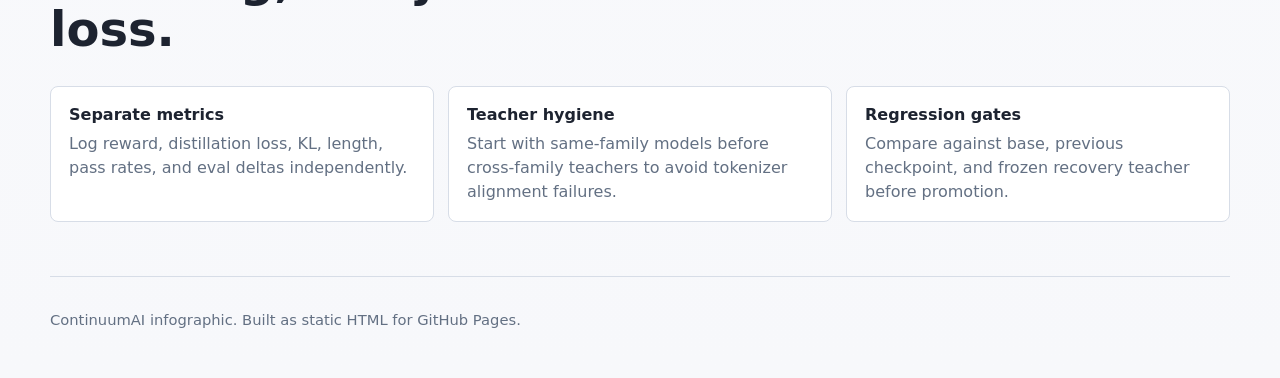
==== commit c24eea1c: "sdpo kimi k2" ====
--- a/docs/index.html
+++ b/docs/index.html
@@ -297,6 +297,24 @@
         font-size: 1.25rem;
       }
 
+      .panel-link {
+        display: inline-flex;
+        align-items: center;
+        min-height: 40px;
+        margin-top: 14px;
+        border-radius: 8px;
+        padding: 10px 12px;
+        color: #ffffff;
+        background: var(--ink);
+        font-weight: 800;
+        text-decoration: none;
+      }
+
+      .panel-link:focus,
+      .panel-link:hover {
+        background: var(--blue);
+      }
+
       .step-list {
         display: grid;
         gap: 12px;
@@ -749,6 +767,9 @@
               run manifests, eval comparison, and operational notes. Framework
               code remains upstream.
             </p>
+            <a class="panel-link" href="kimi-k26-gpu-layout.html">
+              View Kimi K2.6 GPU layout
+            </a>
           </div>
 
           <div class="rail">
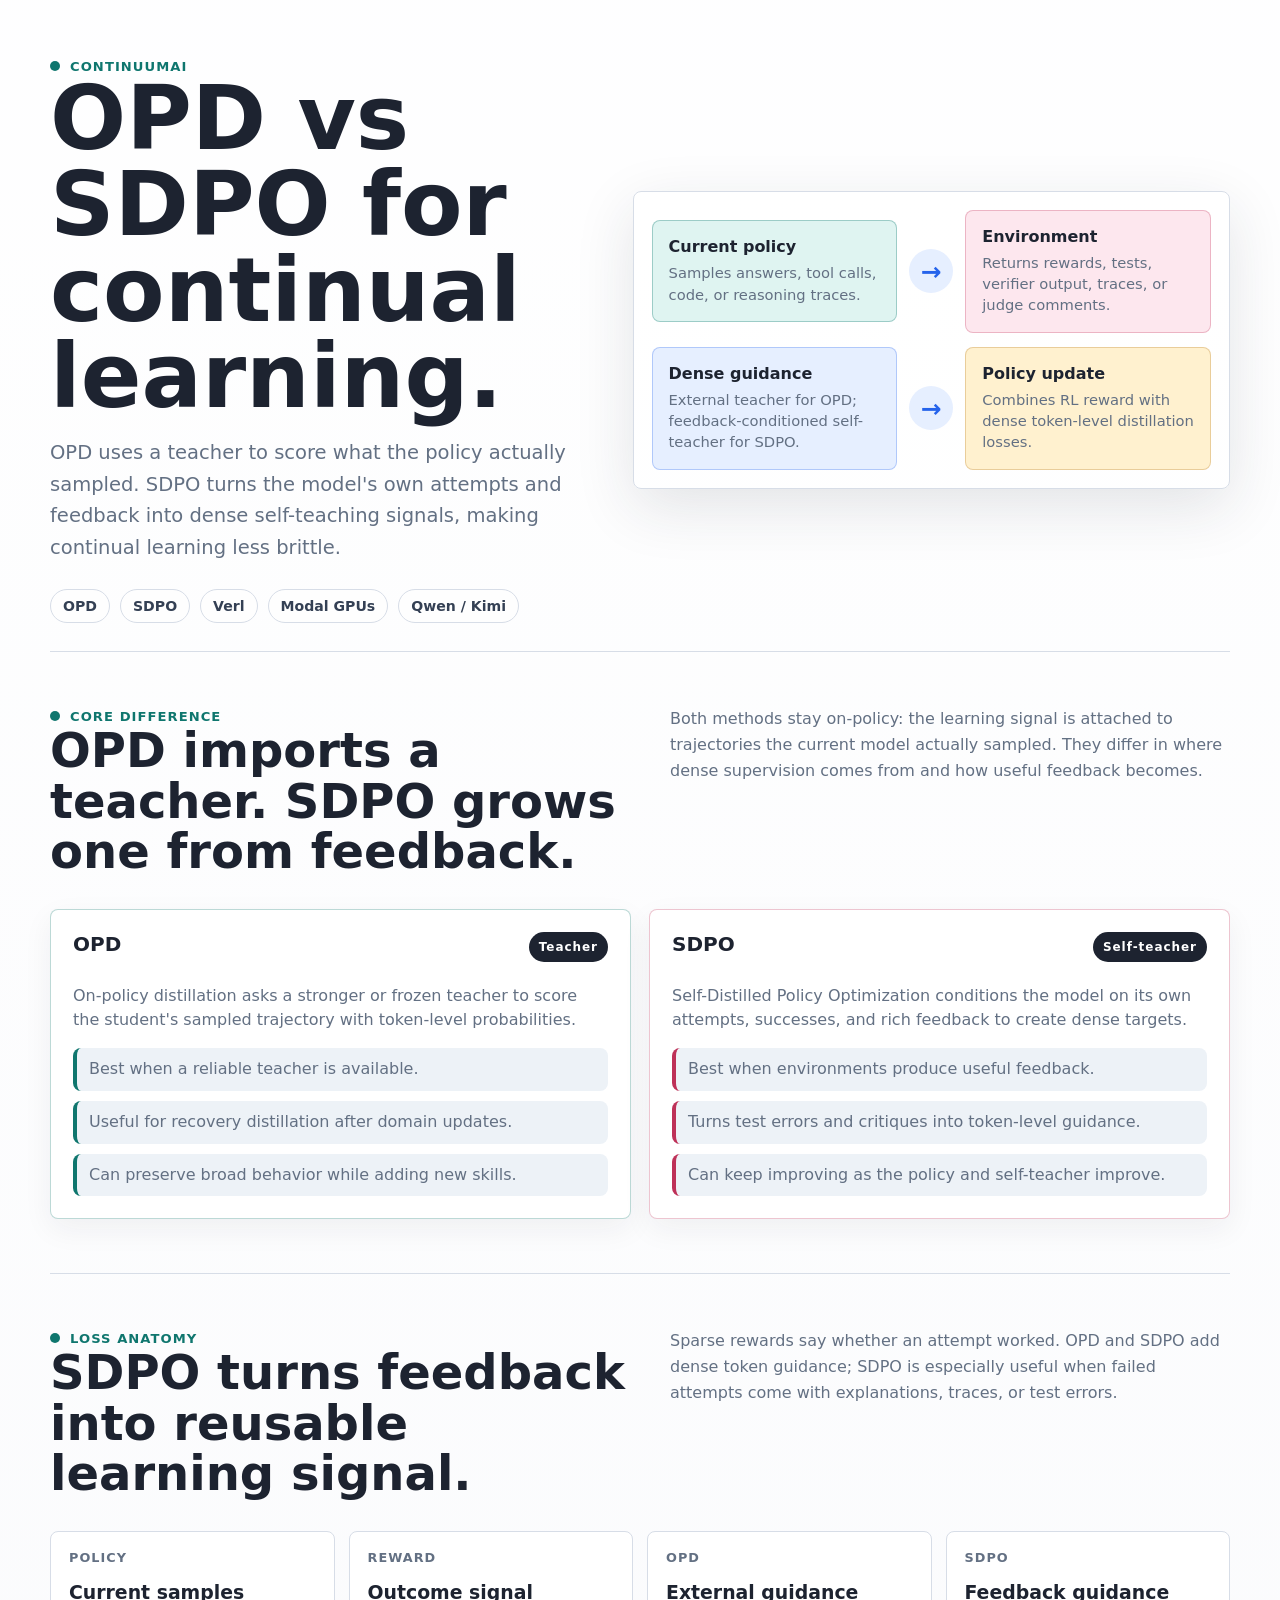
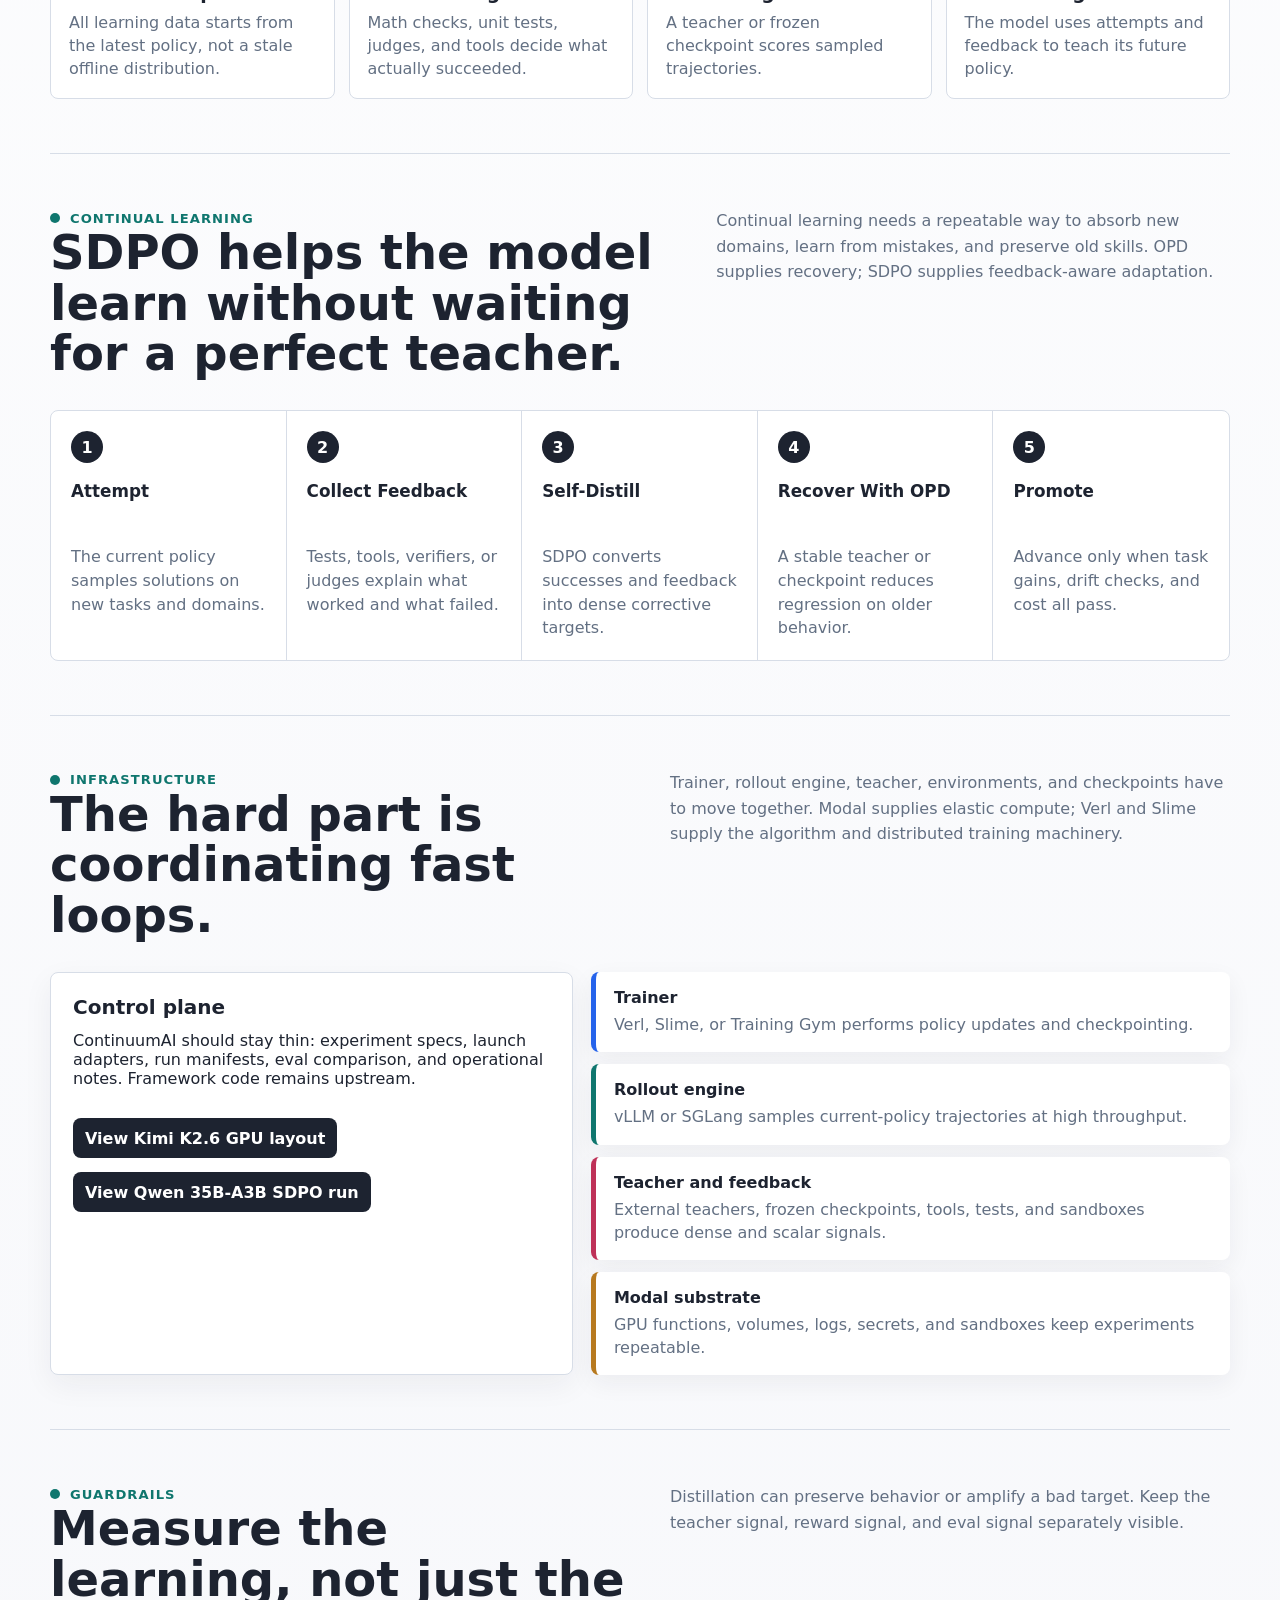
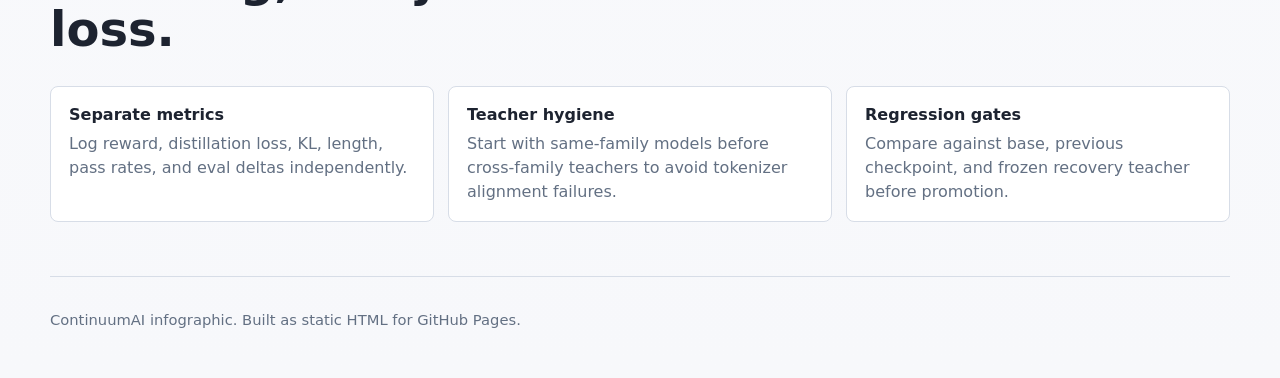
==== commit 191e0e72: "qwen3p6 sdpo" ====
--- a/docs/index.html
+++ b/docs/index.html
@@ -770,6 +770,9 @@
             <a class="panel-link" href="kimi-k26-gpu-layout.html">
               View Kimi K2.6 GPU layout
             </a>
+            <a class="panel-link" href="qwen-35b-a3b-sdpo.html">
+              View Qwen 35B-A3B SDPO run
+            </a>
           </div>
 
           <div class="rail">
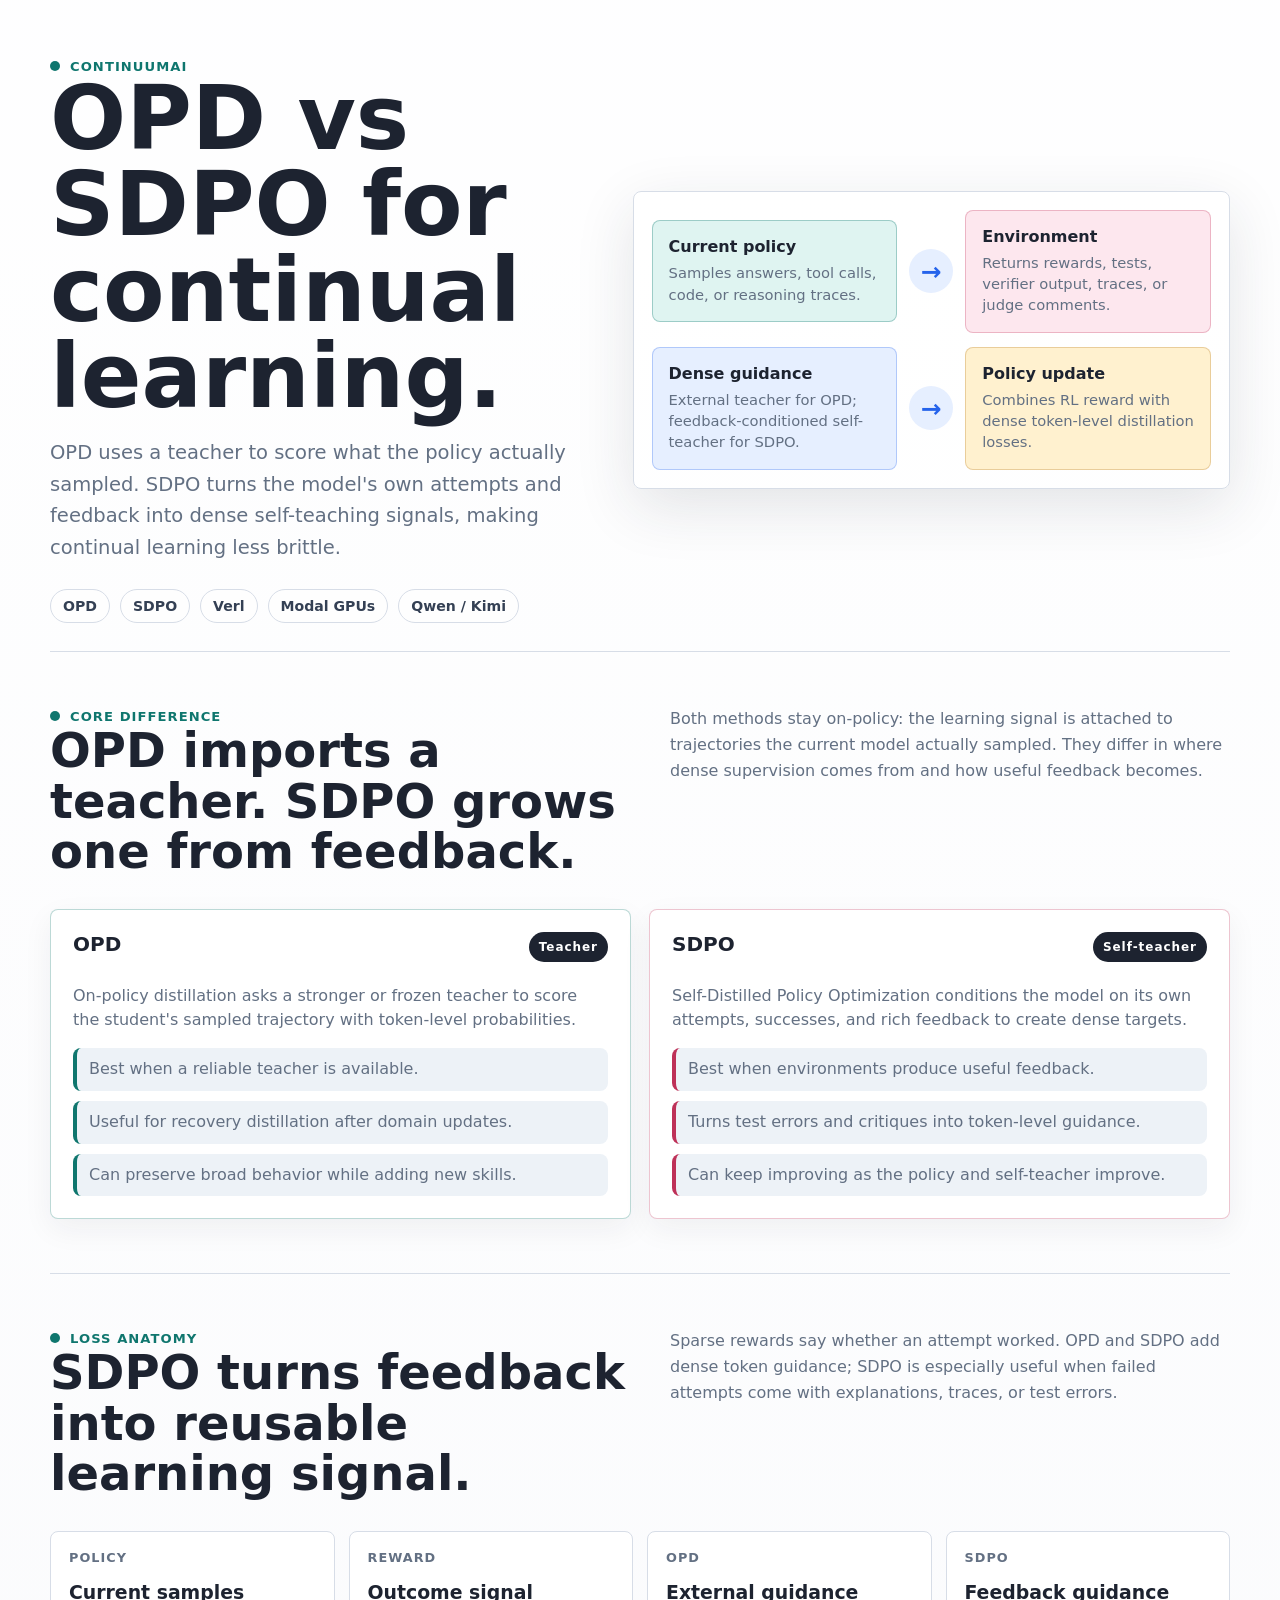
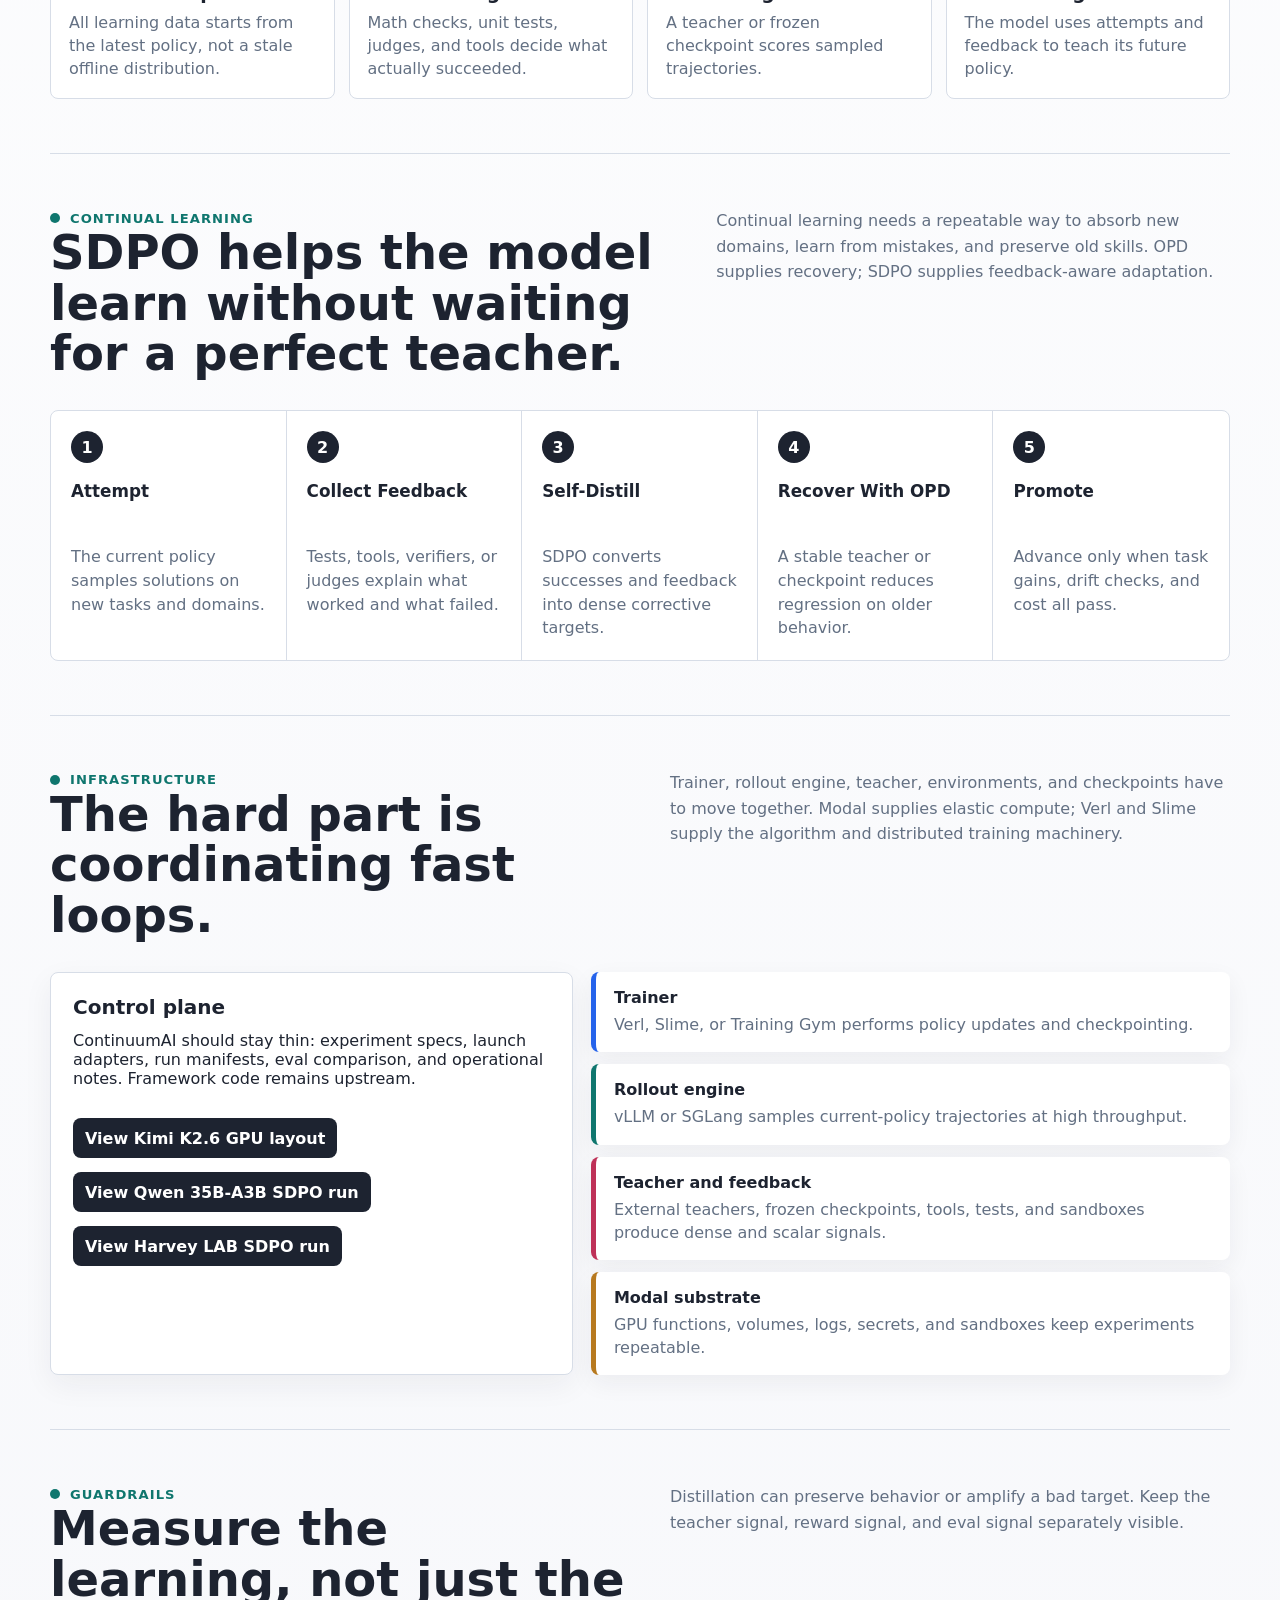
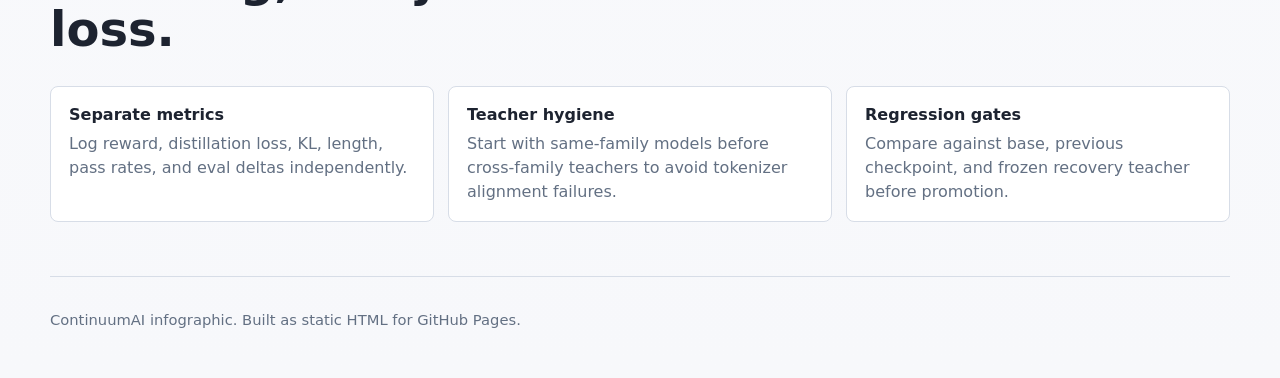
==== commit 435431e0: "sdpo legal" ====
--- a/docs/index.html
+++ b/docs/index.html
@@ -773,6 +773,9 @@
             <a class="panel-link" href="qwen-35b-a3b-sdpo.html">
               View Qwen 35B-A3B SDPO run
             </a>
+            <a class="panel-link" href="harvey-lab-sdpo.html">
+              View Harvey LAB SDPO run
+            </a>
           </div>
 
           <div class="rail">
